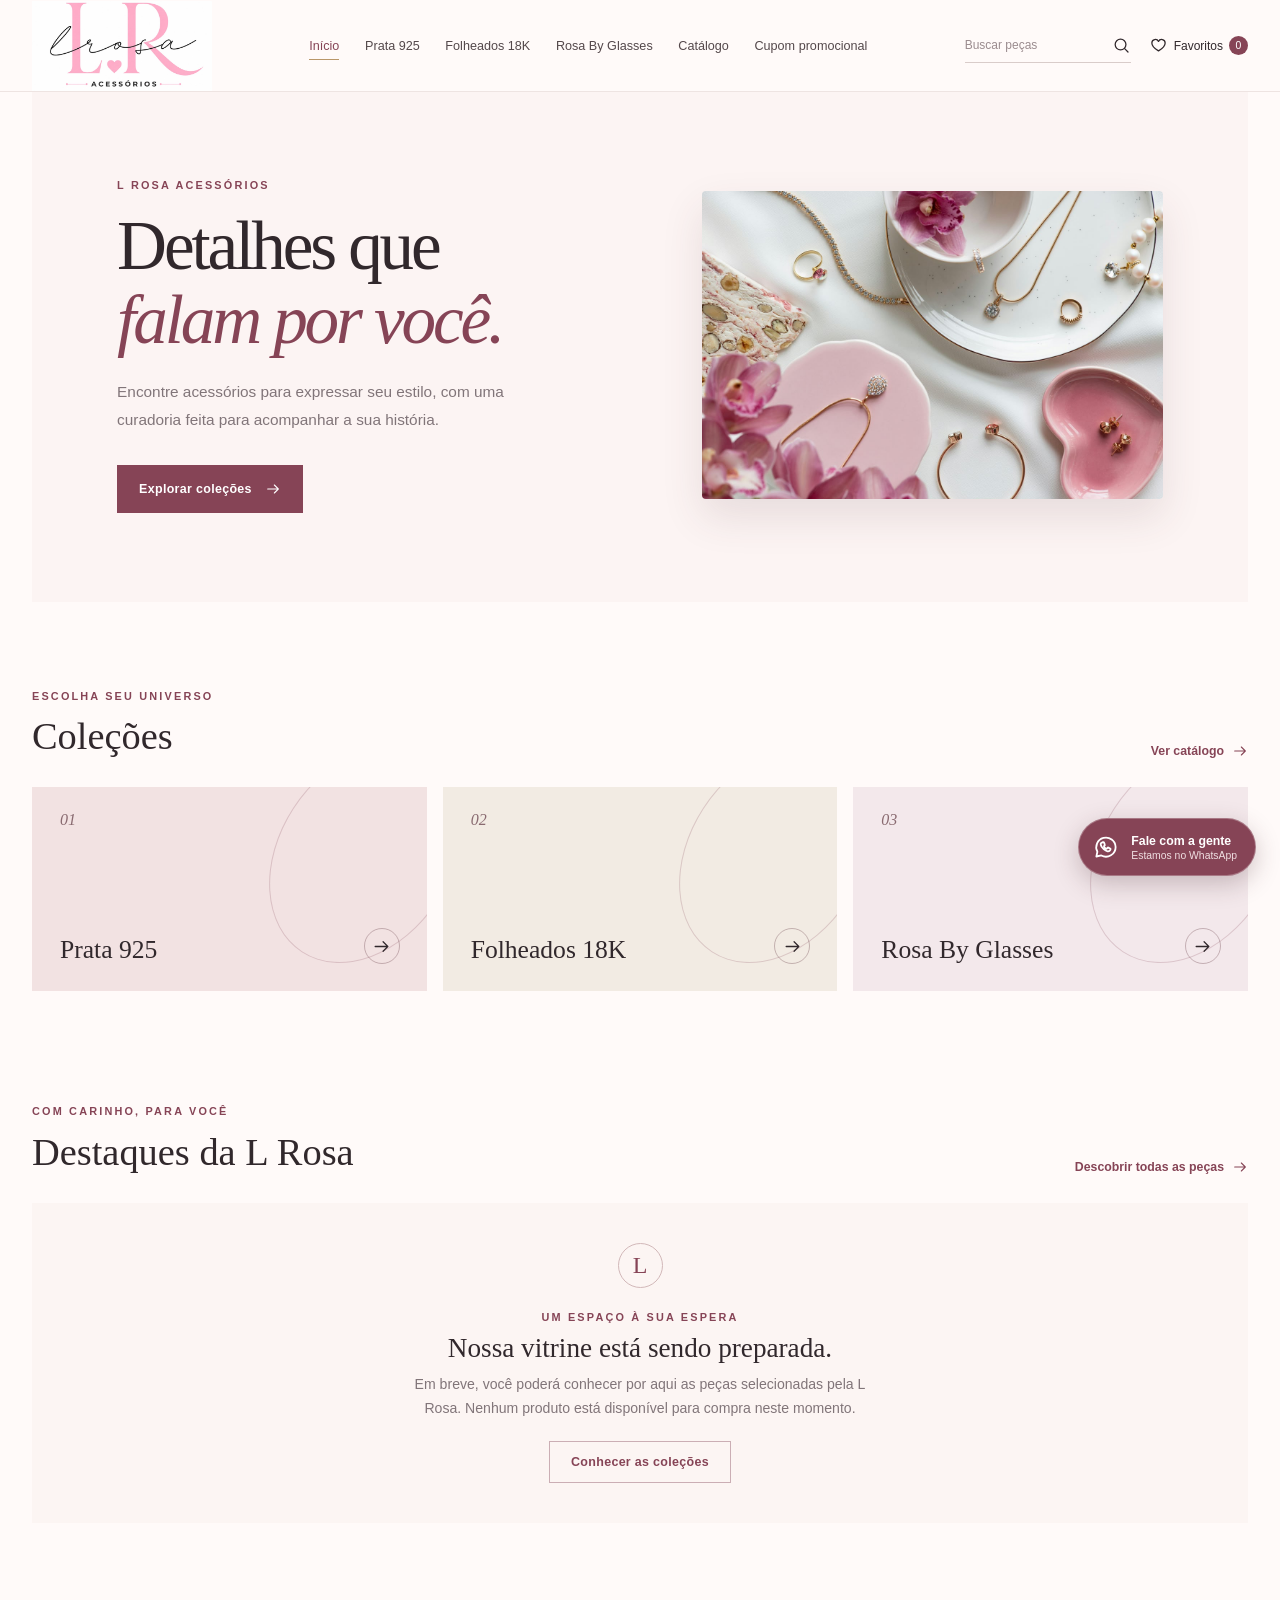
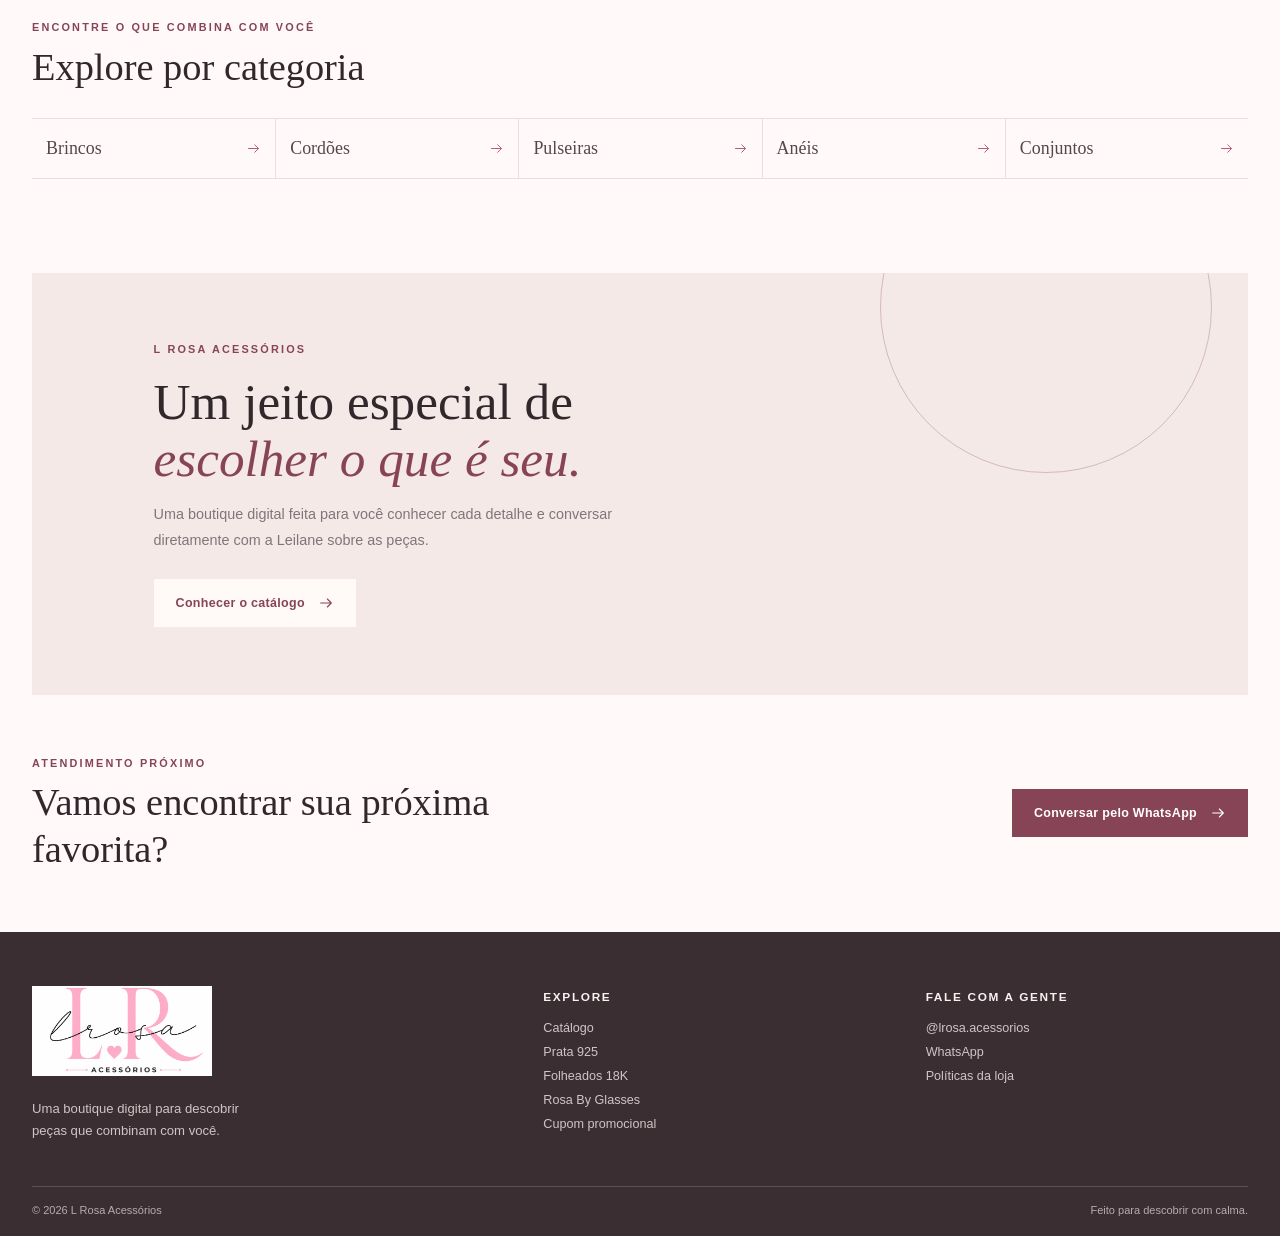
==== index.html @ 9e7c1872 "create base" ====
<!doctype html>
<html lang="pt-BR">
<head>
  <meta charset="utf-8">
  <meta name="viewport" content="width=device-width, initial-scale=1">
  <meta name="description" content="Conheça a L Rosa Acessórios e descubra nossas coleções. Consulte as peças diretamente com a Leilane pelo WhatsApp.">
  <meta name="theme-color" content="#fffaf9">
  <title>L Rosa Acessórios | Boutique digital</title>
  <link rel="stylesheet" href="assets/css/styles.css">
  <script src="assets/js/data.js" defer></script>
  <script src="assets/js/products.js" defer></script>
  <script src="assets/js/app.js" defer></script>
</head>
<body data-page="home">
  <a class="skip-link" href="#conteudo">Pular para o conteúdo</a>
  <div id="site-header"></div>
  <main id="conteudo" class="page-content"></main>
  <div id="site-footer"></div>
</body>
</html>
---- assets/css/styles.css ----
:root {
  color-scheme: light;
  --ink: #31282c;
  --muted: #817579;
  --rose: #b85e75;
  --rose-dark: #864456;
  --rose-pale: #f7e9e9;
  --rose-wash: #fcf4f3;
  --cream: #fffaf9;
  --line: #eadfdd;
  --gold: #b99769;
  --serif: "Playfair Display", Georgia, serif;
  --sans: "DM Sans", "Segoe UI", sans-serif;
  font-family: var(--sans);
  color: var(--ink);
  background: var(--cream);
  font-synthesis: none;
  text-rendering: optimizeLegibility;
}

* { box-sizing: border-box; }
body { margin: 0; min-width: 320px; background: var(--cream); }
a { color: inherit; text-decoration: none; }
button, input, select { font: inherit; }
button, a, input, select { -webkit-tap-highlight-color: transparent; }
button { color: inherit; }
svg { width: 19px; height: 19px; flex: 0 0 auto; }
.visually-hidden { position: absolute; width: 1px; height: 1px; padding: 0; margin: -1px; overflow: hidden; clip: rect(0, 0, 0, 0); white-space: nowrap; border: 0; }
.skip-link { position: fixed; z-index: 20; top: 10px; left: 10px; transform: translateY(-150%); background: white; padding: 12px 16px; border: 1px solid var(--line); }
.skip-link:focus { transform: translateY(0); }
:focus-visible { outline: 3px solid #9e5266; outline-offset: 3px; }

.announcement { padding: 9px 16px; text-align: center; color: white; background: var(--rose-dark); font-size: .74rem; letter-spacing: .08em; }
.site-header { position: relative; z-index: 5; background: rgba(255,250,249,.97); border-bottom: 1px solid rgba(234,223,221,.8); }
.header-inner { width: min(1240px, calc(100% - 64px)); min-height: 91px; margin: auto; display: grid; grid-template-columns: 180px 1fr auto; align-items: center; gap: 28px; }
.wordmark { display: inline-flex; width: max-content; align-items: center; }
.wordmark-image { display: block; width: 180px; height: 90px; max-width: 100%; object-fit: cover; object-position: center 49%; }
.main-nav { display: flex; align-items: center; justify-content: center; gap: clamp(15px, 2vw, 28px); }
.main-nav a { position: relative; padding: 8px 0; color: #54484b; font-size: .79rem; white-space: nowrap; transition: color .2s ease; }
.main-nav a:hover, .main-nav a[aria-current="page"] { color: var(--rose-dark); }
.main-nav a[aria-current="page"]::after { position: absolute; bottom: 1px; left: 0; width: 100%; height: 1px; background: var(--gold); content: ""; }
.header-actions { display: flex; align-items: center; gap: 18px; }
.header-search { display: flex; align-items: center; width: 166px; border-bottom: 1px solid #d9ccca; }
.header-search input { width: 100%; min-width: 0; border: 0; outline: 0; padding: 8px 0; color: var(--ink); background: transparent; font-size: .75rem; }
.header-search input::placeholder { color: #9b8c8f; }
.icon-button { display: inline-grid; place-items: center; padding: 7px; border: 0; background: transparent; cursor: pointer; }
.header-search .icon-button { padding-right: 0; }
.favorites-link { display: inline-flex; align-items: center; gap: 6px; font-size: .75rem; white-space: nowrap; }
.favorite-count { display: grid; min-width: 19px; height: 19px; place-items: center; padding: 0 4px; border-radius: 50%; color: white; background: var(--rose-dark); font-size: .65rem; }
.menu-toggle { display: none; }

.page-content { width: min(1240px, calc(100% - 64px)); margin: 0 auto; min-height: 58vh; }
.hero { min-height: 510px; display: grid; grid-template-columns: 1fr .92fr; align-items: center; gap: 8%; padding: 52px 7% 56px; background: var(--rose-wash); overflow: hidden; }
.hero-copy { max-width: 520px; padding: 14px 0; }
.eyebrow { margin: 0 0 16px; color: var(--rose-dark); font-size: .68rem; font-weight: 600; letter-spacing: .2em; line-height: 1.5; text-transform: uppercase; }
h1, h2, h3, p { margin-top: 0; }
.hero h1, .page-intro h1, .collection-preparing h1, .coupon-page h1 { margin: 0 0 22px; font: 500 clamp(2.8rem, 5.4vw, 5.1rem)/1.06 var(--serif); letter-spacing: -.045em; }
.hero h1 em, .collection-preparing h1 em, .coupon-page h1 em, .story-band h2 em { color: var(--rose-dark); font-weight: 500; }
.hero-copy > p:not(.eyebrow) { max-width: 420px; margin-bottom: 30px; color: var(--muted); font-size: .96rem; line-height: 1.85; }
.button { min-height: 48px; display: inline-flex; align-items: center; justify-content: center; gap: 13px; padding: 0 21px; border: 1px solid transparent; cursor: pointer; font-size: .78rem; font-weight: 600; letter-spacing: .025em; transition: background .2s, color .2s, border-color .2s, transform .2s; }
.button:hover { transform: translateY(-1px); }
.button-dark { color: white; background: var(--rose-dark); }
.button-dark:hover { background: #713749; }
.button-light { color: var(--rose-dark); background: #fff9f7; }
.button-outline { color: var(--rose-dark); border-color: #cbaeb4; background: transparent; }
.button-outline:hover { background: white; border-color: var(--rose-dark); }
.button svg, .text-link svg { width: 16px; height: 16px; }
.button-wide { width: 100%; }

.hero-art { justify-self: center; width: min(100%, 470px); overflow: hidden; border-radius: 4px; box-shadow: 0 18px 42px rgba(85, 50, 57, .12); }
.hero-image { display: block; width: 100%; aspect-ratio: 3 / 2; object-fit: cover; }

.section-block { padding: 86px 0 12px; }
.section-heading { display: flex; align-items: end; justify-content: space-between; gap: 20px; margin-bottom: 28px; }
.section-heading .eyebrow { margin-bottom: 9px; }
.section-heading h2, .contact-strip h2 { margin: 0; font: 500 clamp(1.8rem, 3vw, 2.6rem)/1.2 var(--serif); }
.text-link { display: inline-flex; align-items: center; gap: 8px; width: max-content; color: var(--rose-dark); font-size: .77rem; font-weight: 600; }
.text-link:hover { color: #613042; }
.collection-grid { display: grid; grid-template-columns: repeat(3, 1fr); gap: 16px; }
.collection-card { position: relative; min-height: 204px; display: flex; flex-direction: column; justify-content: end; padding: 26px 28px; overflow: hidden; background: #f2e2e2; }
.collection-card::after { position: absolute; top: -48px; right: -24px; width: 170px; height: 230px; border: 1px solid rgba(142,86,102,.24); border-radius: 50%; transform: rotate(33deg); content: ""; transition: transform .45s; }
.collection-card:hover::after { transform: rotate(18deg) scale(1.07); }
.collection-card-2 { background: #f2ebe3; }
.collection-card-3 { background: #f3e8eb; }
.collection-index { position: absolute; top: 24px; left: 28px; color: #896a70; font: italic 1rem var(--serif); }
.collection-card-name { position: relative; z-index: 1; font: 500 1.6rem var(--serif); }
.collection-card-arrow { position: absolute; z-index: 1; right: 27px; bottom: 27px; display: grid; width: 36px; height: 36px; place-items: center; border: 1px solid rgba(109,70,79,.35); border-radius: 50%; }
.featured-section { padding-top: 100px; }
.empty-state { min-height: 250px; display: flex; flex-direction: column; align-items: center; justify-content: center; padding: 40px 24px; background: #fcf5f3; text-align: center; }
.empty-mark { width: 45px; height: 45px; display: grid; place-items: center; margin-bottom: 21px; border: 1px solid #d2b8b9; border-radius: 50%; color: var(--rose-dark); font: 1.5rem var(--serif); }
.empty-state .eyebrow { margin-bottom: 8px; }
.empty-state h2 { margin-bottom: 9px; font: 500 1.7rem var(--serif); }
.empty-state > p:not(.eyebrow) { max-width: 480px; margin-bottom: 20px; color: var(--muted); font-size: .88rem; line-height: 1.7; }
.empty-state .button { min-height: 42px; }
.categories-section { padding-top: 84px; padding-bottom: 94px; }
.category-list { display: grid; grid-template-columns: repeat(5, 1fr); border-top: 1px solid var(--line); border-bottom: 1px solid var(--line); }
.category-list a { display: flex; align-items: center; justify-content: space-between; gap: 8px; padding: 19px 14px; color: #54484b; font: 1.12rem var(--serif); }
.category-list a + a { border-left: 1px solid var(--line); }
.category-list a svg { width: 15px; color: var(--rose); }
.story-band { position: relative; padding: 68px 10%; overflow: hidden; color: var(--ink); background: #f5e9e8; }
.story-band::after { position: absolute; top: -132px; right: 3%; width: 330px; height: 330px; border: 1px solid #d5b9b9; border-radius: 50%; content: ""; }
.story-band .eyebrow { margin-bottom: 15px; }
.story-band h2 { margin: 0 0 15px; font: 500 clamp(2rem, 4vw, 3.4rem)/1.12 var(--serif); }
.story-band > p:not(.eyebrow) { max-width: 470px; margin-bottom: 25px; color: var(--muted); font-size: .9rem; line-height: 1.8; }
.contact-strip { display: flex; align-items: center; justify-content: space-between; gap: 24px; padding: 60px 0; }
.contact-strip .eyebrow { margin-bottom: 8px; }
.contact-strip h2 { max-width: 530px; }
.muted { color: var(--muted); font-size: .83rem; line-height: 1.7; }

.site-footer { padding: 54px max(32px, calc((100% - 1240px) / 2)) 20px; color: #f9f1f0; background: #3b2e32; }
.footer-inner { display: grid; grid-template-columns: 1.4fr 1fr 1fr; gap: 60px; padding-bottom: 44px; }
.wordmark-footer .wordmark-image { width: 180px; height: 90px; }
.footer-brand p { max-width: 245px; margin: 18px 0 0; color: #d1c4c5; font-size: .82rem; line-height: 1.7; }
.footer-column { display: flex; flex-direction: column; align-items: start; gap: 10px; }
.footer-column h2 { margin: 4px 0 7px; font-size: .74rem; font-weight: 600; letter-spacing: .14em; text-transform: uppercase; }
.footer-column a, .footer-column .muted { color: #d1c4c5; font-size: .79rem; }
.footer-column a:hover { color: white; }
.footer-bottom { display: flex; justify-content: space-between; gap: 16px; padding-top: 17px; border-top: 1px solid rgba(255,255,255,.16); color: #b9aaac; font-size: .69rem; }

.page-intro { padding: 76px 0 42px; text-align: center; }
.page-intro .eyebrow { margin-bottom: 11px; }
.page-intro h1 { margin-bottom: 13px; font-size: clamp(2.5rem, 5vw, 4rem); }
.page-intro > p:last-child { max-width: 600px; margin: auto; color: var(--muted); font-size: .9rem; line-height: 1.8; }
.catalog-section { padding-bottom: 90px; }
.filters { display: grid; grid-template-columns: minmax(190px, 1.5fr) repeat(4, minmax(120px, 1fr)) auto; align-items: end; gap: 12px; padding: 20px; border: 1px solid var(--line); background: #fffdfc; }
.filters label { display: flex; flex-direction: column; gap: 7px; color: #6e6063; font-size: .7rem; font-weight: 600; }
.filters input, .filters select { width: 100%; min-height: 42px; padding: 0 10px; border: 1px solid #e4d9d7; border-radius: 0; color: var(--ink); background: white; font-size: .76rem; }
.filters input::placeholder { color: #a39597; }
.filter-clear { min-height: 42px; padding: 0 13px; font-size: .7rem; }
.result-count { margin: 23px 0 18px; color: var(--muted); font-size: .8rem; }
.product-grid { display: grid; grid-template-columns: repeat(4, minmax(0, 1fr)); gap: 27px 17px; }
.product-card { min-width: 0; }
.product-image { position: relative; display: grid; aspect-ratio: 4 / 5; place-items: center; overflow: hidden; background: #f4e9e7; }
.product-image img { width: 100%; height: 100%; object-fit: cover; }
.image-placeholder { width: 92px; height: 92px; display: grid; place-items: center; border: 1px solid #cdb0b3; border-radius: 50%; color: #91606b; font: 2rem var(--serif); }
.image-placeholder span { margin-top: -42px; margin-left: 32px; font-size: .75rem; }
.favorite-toggle { position: absolute; top: 12px; right: 12px; display: grid; width: 38px; height: 38px; place-items: center; border: 0; border-radius: 50%; color: #6f4d55; background: rgba(255,250,249,.91); cursor: pointer; }
.favorite-toggle svg { width: 19px; }
.favorite-toggle.is-favorite svg, .favorite-detail.is-favorite svg { fill: #b85e75; color: #b85e75; }
.product-card-copy { padding: 14px 3px 3px; }
.product-card-copy .eyebrow { margin-bottom: 5px; font-size: .58rem; }
.product-card h3 { margin: 0 0 6px; font: 500 1.17rem var(--serif); }
.product-price { margin: 0 0 10px; font-size: .83rem; }
.product-card .text-link { font-size: .69rem; }
.catalog-empty { grid-column: 1 / -1; }
.catalog-empty .empty-state { min-height: 300px; }
.breadcrumbs { display: flex; flex-wrap: wrap; gap: 9px; padding: 27px 0; color: var(--muted); font-size: .72rem; }
.breadcrumbs a:hover { color: var(--rose-dark); }
.product-detail { display: grid; grid-template-columns: 1.1fr .9fr; gap: 8%; padding: 15px 4% 90px; }
.detail-gallery { display: grid; grid-template-columns: repeat(2, 1fr); align-content: start; gap: 12px; }
.detail-gallery img, .detail-placeholder { width: 100%; aspect-ratio: 4 / 5; object-fit: cover; background: #f4e9e7; }
.detail-gallery img:only-child { grid-column: 1 / -1; }
.detail-copy { padding-top: 32px; }
.detail-copy h1 { margin: 0 0 13px; font: 500 clamp(2.2rem, 4vw, 3.4rem)/1.08 var(--serif); }
.detail-price { margin: 0 0 22px; font-size: 1.05rem; }
.old-price { margin-left: 10px; color: #9c8f91; font-size: .83rem; text-decoration: line-through; }
.detail-short, .detail-description p, .detail-description li { color: var(--muted); font-size: .88rem; line-height: 1.85; }
.detail-description { margin: 25px 0; }
.detail-description h2 { margin-bottom: 8px; font: 500 1.25rem var(--serif); }
.detail-description ul { padding-left: 20px; }
.favorite-detail { margin-top: 11px; }
.setup-note { padding: 13px; color: #66575a; background: var(--rose-wash); font-size: .78rem; line-height: 1.65; }
.collection-preparing { min-height: 540px; display: flex; flex-direction: column; align-items: center; justify-content: center; padding: 70px 20px; text-align: center; }
.collection-preparing h1 { max-width: 760px; }
.collection-preparing > p:not(.eyebrow) { max-width: 525px; margin: 0 0 27px; color: var(--muted); font-size: .91rem; line-height: 1.8; }
.coupon-page { min-height: 610px; display: flex; flex-direction: column; align-items: center; justify-content: center; padding: 75px 20px; text-align: center; }
.coupon-seal { width: 62px; height: 62px; display: grid; place-items: center; margin-bottom: 31px; border: 1px solid #d5bab8; border-radius: 50%; color: var(--rose-dark); font: 1.6rem var(--serif); }
.coupon-seal span { margin: -32px -30px 0 0; font-size: .65rem; }
.coupon-page .eyebrow { margin-bottom: 13px; }
.coupon-page h1 { max-width: 710px; margin-bottom: 17px; font-size: clamp(2.5rem, 5vw, 4rem); }
.coupon-page > p:not(.eyebrow) { max-width: 580px; margin: 0 0 28px; color: var(--muted); font-size: .93rem; line-height: 1.85; }
.coupon-page .text-link { margin-top: 20px; }
.storage-warning { padding: 16px; color: #653a45; background: #f7e9e9; font-size: .86rem; }
.policy-list { max-width: 820px; margin: 0 auto; padding: 8px 0 88px; }
.policy-list article { padding: 26px 0; border-top: 1px solid var(--line); }
.policy-list article h2 { margin: 0 0 9px; font: 500 1.55rem var(--serif); }
.policy-list article > p:last-child { margin: 0; color: var(--muted); font-size: .88rem; line-height: 1.8; }
.site-notice { position: fixed; z-index: 30; right: 20px; bottom: 20px; max-width: calc(100% - 40px); padding: 14px 19px; color: white; background: #3b2e32; box-shadow: 0 6px 24px #0002; font-size: .82rem; opacity: 0; pointer-events: none; transform: translateY(8px); transition: opacity .2s, transform .2s; }
.site-notice.is-visible { opacity: 1; transform: translateY(0); }
.whatsapp-float { position: fixed; z-index: 25; right: 24px; bottom: 24px; display: inline-flex; align-items: center; gap: 11px; min-height: 58px; padding: 10px 18px 10px 14px; border: 1px solid rgba(255,255,255,.28); border-radius: 999px; color: white; background: var(--rose-dark); box-shadow: 0 8px 24px rgba(72, 39, 49, .25); transition: transform .2s ease, box-shadow .2s ease, background .2s ease; }
.whatsapp-float:hover { transform: translateY(-3px); background: #713749; box-shadow: 0 12px 28px rgba(72, 39, 49, .3); }
.whatsapp-float:focus-visible { outline-color: var(--gold); }
.whatsapp-float > svg { width: 27px; height: 27px; }
.whatsapp-float-copy { display: flex; flex-direction: column; gap: 2px; }
.whatsapp-float-copy strong { font-size: .77rem; font-weight: 600; }
.whatsapp-float-copy small { color: #f0dfe2; font-size: .65rem; }

@media (max-width: 1080px) {
  .header-inner { width: min(100% - 42px, 1240px); grid-template-columns: 150px 1fr auto; gap: 17px; }
  .header-inner .wordmark-image { width: 145px; height: 73px; }
  .main-nav { gap: 13px; }
  .main-nav a { font-size: .7rem; }
  .header-search { width: 130px; }
  .header-actions { gap: 10px; }
  .header-actions .favorites-link span:not(.favorite-count) { display: none; }
  .filters { grid-template-columns: repeat(3, 1fr); }
  .filters .filter-search { grid-column: span 2; }
}
@media (max-width: 900px) {
  .header-inner { position: relative; grid-template-columns: 1fr auto auto; }
  .menu-toggle { display: inline-grid; grid-column: 2; grid-row: 1; }
  .header-actions { grid-column: 3; grid-row: 1; gap: 8px; }
  .header-search { width: 37px; border: 0; }
  .header-search input { position: absolute; top: calc(100% + 9px); right: 0; z-index: 6; display: none; width: min(280px, 80vw); padding: 13px; border: 1px solid var(--line); background: white; box-shadow: 0 8px 20px #31282c12; }
  .header-search:focus-within input, .header-search.search-open input { display: block; }
  .header-search .icon-button { padding: 7px; }
  .header-actions .favorites-link span:not(.favorite-count) { display: none; }
  .favorites-link { gap: 0; }
  .main-nav { position: absolute; top: 100%; right: -21px; left: -21px; display: none; flex-direction: column; align-items: stretch; gap: 0; padding: 8px 22px 15px; border-top: 1px solid var(--line); background: var(--cream); box-shadow: 0 10px 15px #31282c0d; }
  .main-nav.is-open { display: flex; }
  .main-nav a { padding: 12px 4px; border-bottom: 1px solid #f0e7e5; font-size: .84rem; }
  .main-nav a[aria-current="page"]::after { display: none; }
}
@media (max-width: 760px) {
  .header-inner { position: relative; width: calc(100% - 36px); min-height: 76px; grid-template-columns: 1fr auto auto; gap: 12px; }
  .header-inner .wordmark-image { width: 150px; height: 75px; }
  .menu-toggle { display: inline-grid; grid-column: 2; grid-row: 1; }
  .header-actions { grid-column: 3; grid-row: 1; gap: 8px; }
  .header-search { width: 37px; border: 0; }
  .header-search input { position: absolute; top: calc(100% + 9px); right: 0; z-index: 6; display: none; width: min(280px, 80vw); padding: 13px; border: 1px solid var(--line); background: white; box-shadow: 0 8px 20px #31282c12; }
  .header-search:focus-within input, .header-search.search-open input { display: block; }
  .header-search .icon-button { padding: 7px; }
  .favorites-link { gap: 0; }
  .main-nav { position: absolute; top: 100%; right: -18px; left: -18px; display: none; flex-direction: column; align-items: stretch; gap: 0; padding: 8px 22px 15px; border-top: 1px solid var(--line); background: var(--cream); box-shadow: 0 10px 15px #31282c0d; }
  .main-nav.is-open { display: flex; }
  .main-nav a { padding: 12px 4px; border-bottom: 1px solid #f0e7e5; font-size: .84rem; }
  .main-nav a[aria-current="page"]::after { display: none; }
  .page-content { width: calc(100% - 36px); }
  .hero { min-height: auto; grid-template-columns: 1fr; gap: 22px; padding: 54px 8% 36px; }
  .hero-copy { position: relative; z-index: 1; }
  .hero h1 { font-size: clamp(2.8rem, 12vw, 4.2rem); }
  .hero-art { width: min(100%, 480px); }
  .whatsapp-float { right: 16px; bottom: 16px; width: 58px; height: 58px; justify-content: center; padding: 0; }
  .whatsapp-float-copy { position: absolute; width: 1px; height: 1px; overflow: hidden; clip: rect(0, 0, 0, 0); white-space: nowrap; }
  .section-block { padding-top: 62px; }
  .section-heading { align-items: start; flex-direction: column; margin-bottom: 21px; }
  .section-heading h2 { font-size: 2rem; }
  .collection-grid { grid-template-columns: 1fr; gap: 10px; }
  .collection-card { min-height: 155px; padding: 22px; }
  .featured-section { padding-top: 66px; }
  .category-list { grid-template-columns: 1fr 1fr; }
  .category-list a { padding: 16px 9px; font-size: 1rem; }
  .category-list a + a { border-left: 0; }
  .category-list a:nth-child(even) { border-left: 1px solid var(--line); }
  .category-list a:nth-child(n+3) { border-top: 1px solid var(--line); }
  .category-list a:last-child { grid-column: 1 / -1; border-left: 0; }
  .categories-section { padding-bottom: 62px; }
  .story-band { padding: 52px 8%; }
  .story-band::after { right: -190px; }
  .contact-strip { align-items: start; flex-direction: column; padding: 45px 0; }
  .site-footer { padding: 42px 22px 18px; }
  .footer-inner { grid-template-columns: 1fr 1fr; gap: 32px 18px; }
  .footer-brand { grid-column: 1 / -1; }
  .footer-bottom { flex-direction: column; }
  .page-intro { padding: 55px 0 32px; }
  .page-intro h1 { font-size: 2.8rem; }
  .filters { grid-template-columns: 1fr 1fr; padding: 14px; }
  .filters .filter-search { grid-column: 1 / -1; }
  .filters label:last-of-type { grid-column: 1 / -1; }
  .filter-clear { grid-column: 1 / -1; }
  .product-grid { grid-template-columns: repeat(2, minmax(0, 1fr)); gap: 22px 12px; }
  .product-card h3 { font-size: 1.04rem; }
  .favorite-toggle { top: 8px; right: 8px; width: 34px; height: 34px; }
  .product-detail { grid-template-columns: 1fr; gap: 19px; padding: 3px 0 58px; }
  .detail-copy { padding-top: 8px; }
  .detail-gallery { gap: 8px; }
  .breadcrumbs { padding: 18px 0; font-size: .66rem; }
  .collection-preparing { min-height: 490px; }
  .coupon-page { min-height: 550px; }
}
@media (max-width: 390px) {
  .page-content { width: calc(100% - 28px); }
  .header-inner { width: calc(100% - 28px); gap: 7px; }
  .hero { padding-right: 6%; padding-left: 6%; }
  .filters { grid-template-columns: 1fr; }
  .filters .filter-search, .filters label:last-of-type, .filter-clear { grid-column: auto; }
}
@media (prefers-reduced-motion: reduce) {
  *, *::before, *::after { scroll-behavior: auto !important; animation-duration: .01ms !important; animation-iteration-count: 1 !important; transition-duration: .01ms !important; }
}
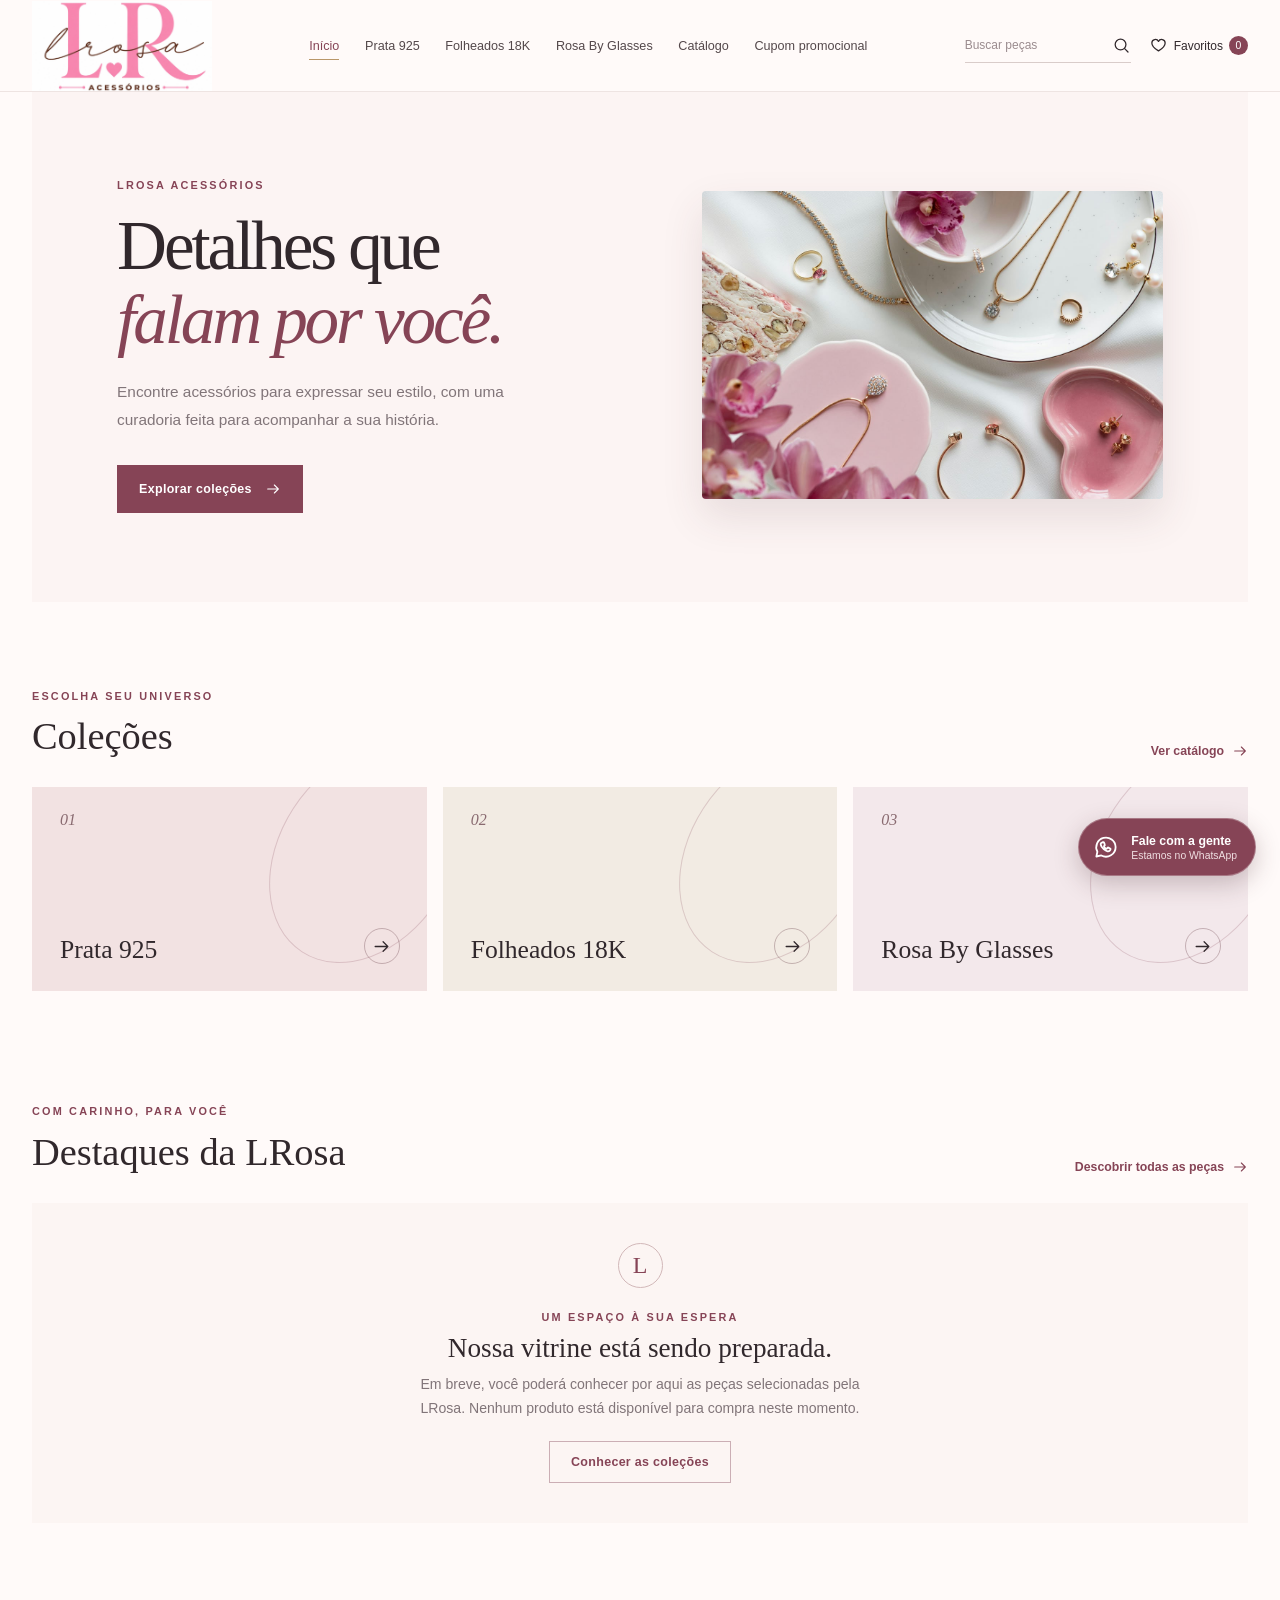
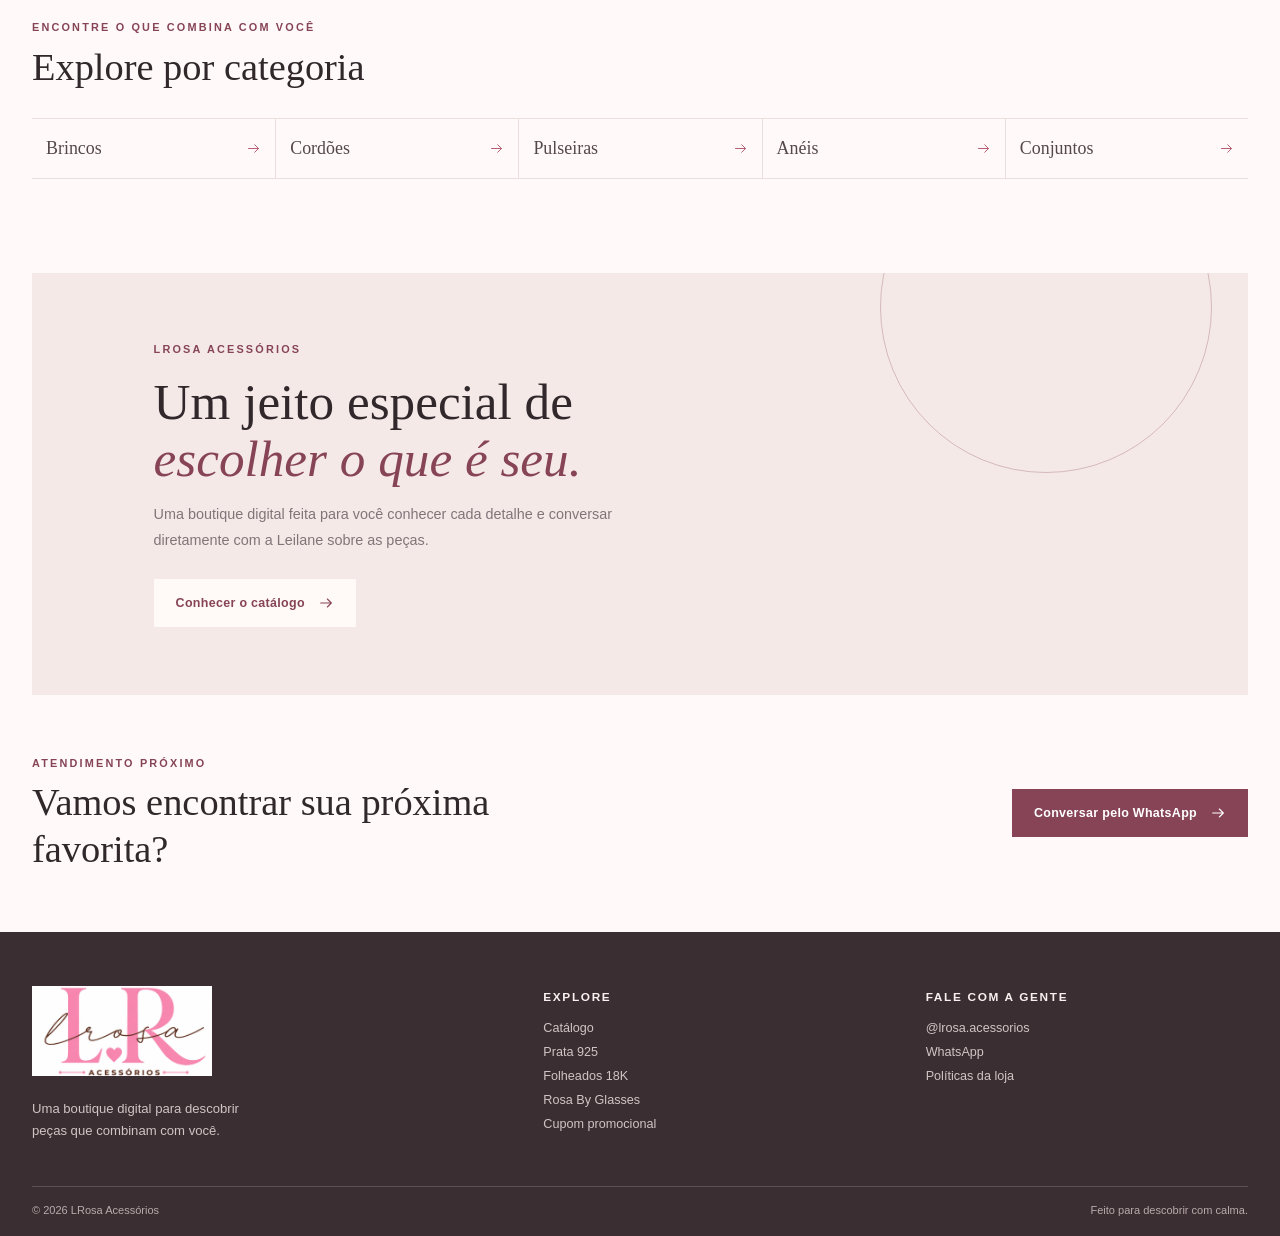
==== commit 3952c8f3: "correcting LRosa" ====
--- a/index.html
+++ b/index.html
@@ -3,9 +3,9 @@
 <head>
   <meta charset="utf-8">
   <meta name="viewport" content="width=device-width, initial-scale=1">
-  <meta name="description" content="Conheça a L Rosa Acessórios e descubra nossas coleções. Consulte as peças diretamente com a Leilane pelo WhatsApp.">
+  <meta name="description" content="Conheça a LRosa Acessórios e descubra nossas coleções. Consulte as peças diretamente com a Leilane pelo WhatsApp.">
   <meta name="theme-color" content="#fffaf9">
-  <title>L Rosa Acessórios | Boutique digital</title>
+  <title>LRosa Acessórios | Boutique digital</title>
   <link rel="stylesheet" href="assets/css/styles.css">
   <script src="assets/js/data.js" defer></script>
   <script src="assets/js/products.js" defer></script>
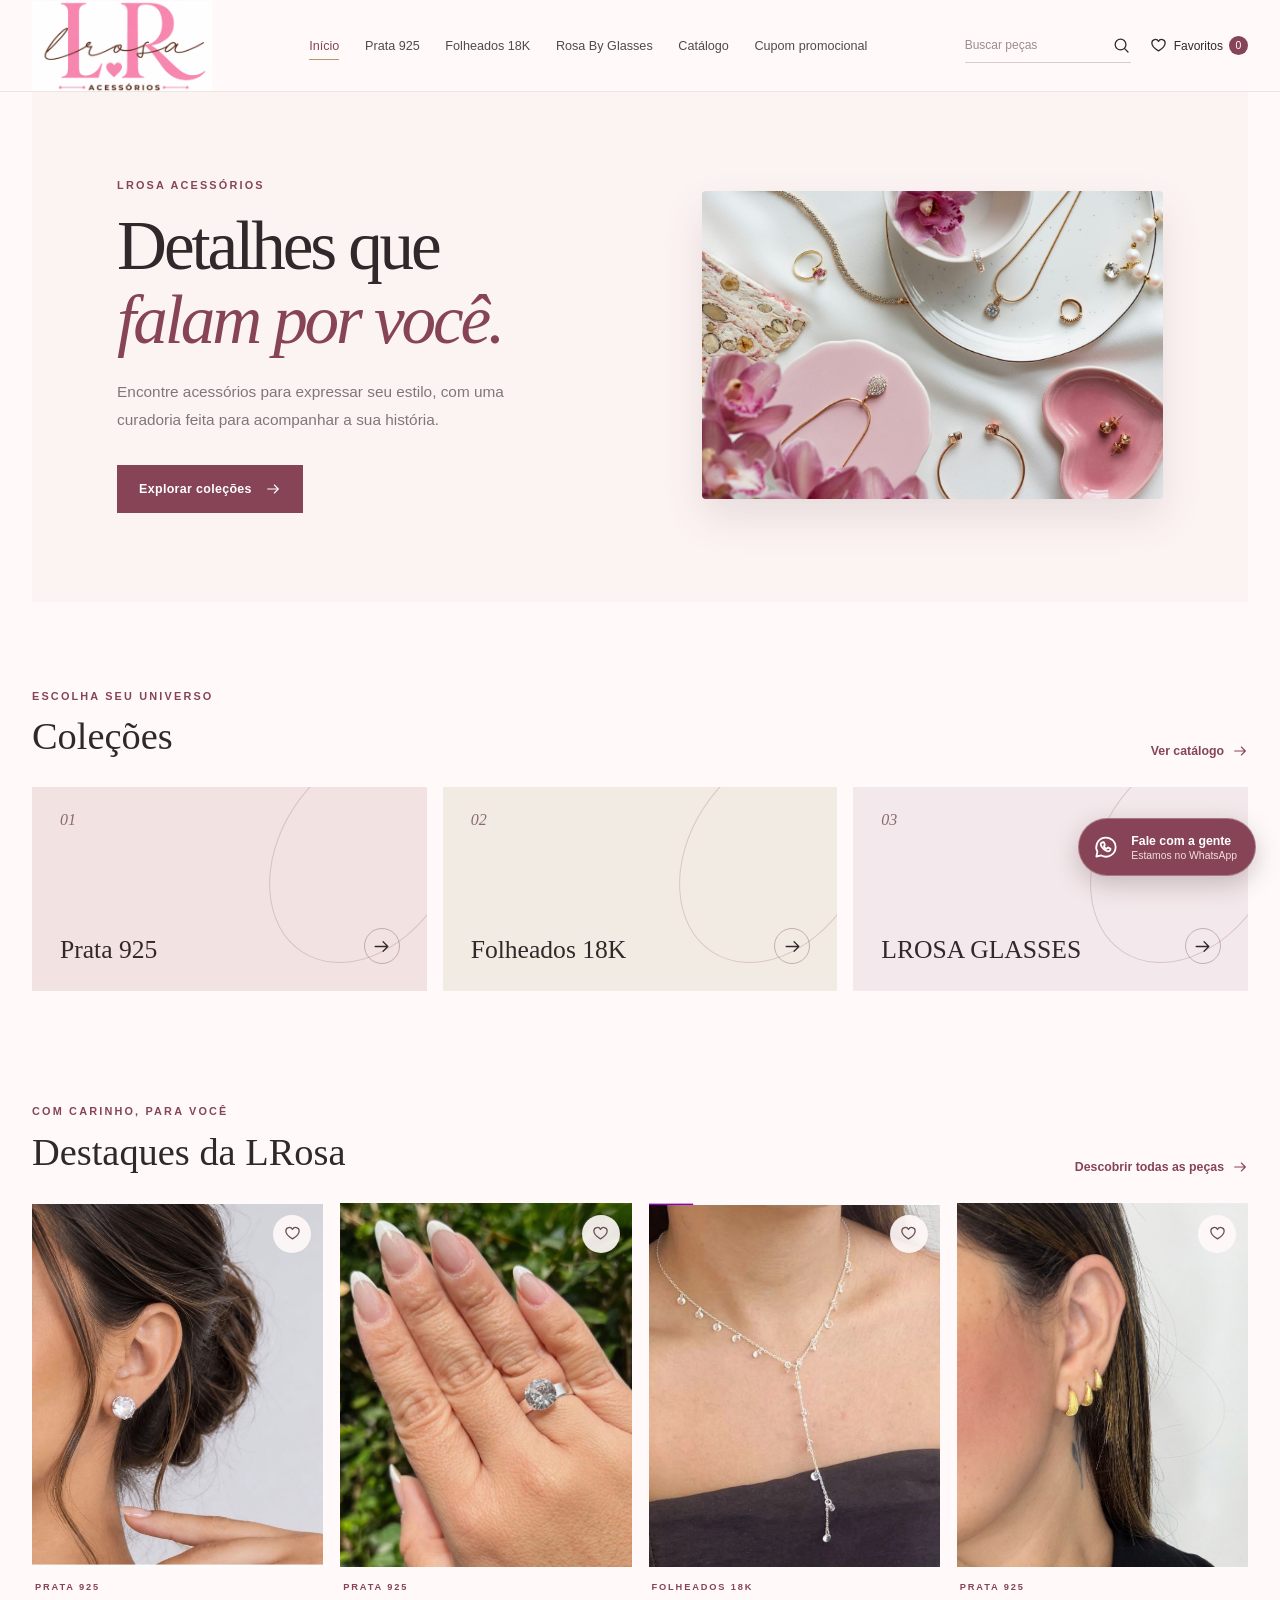
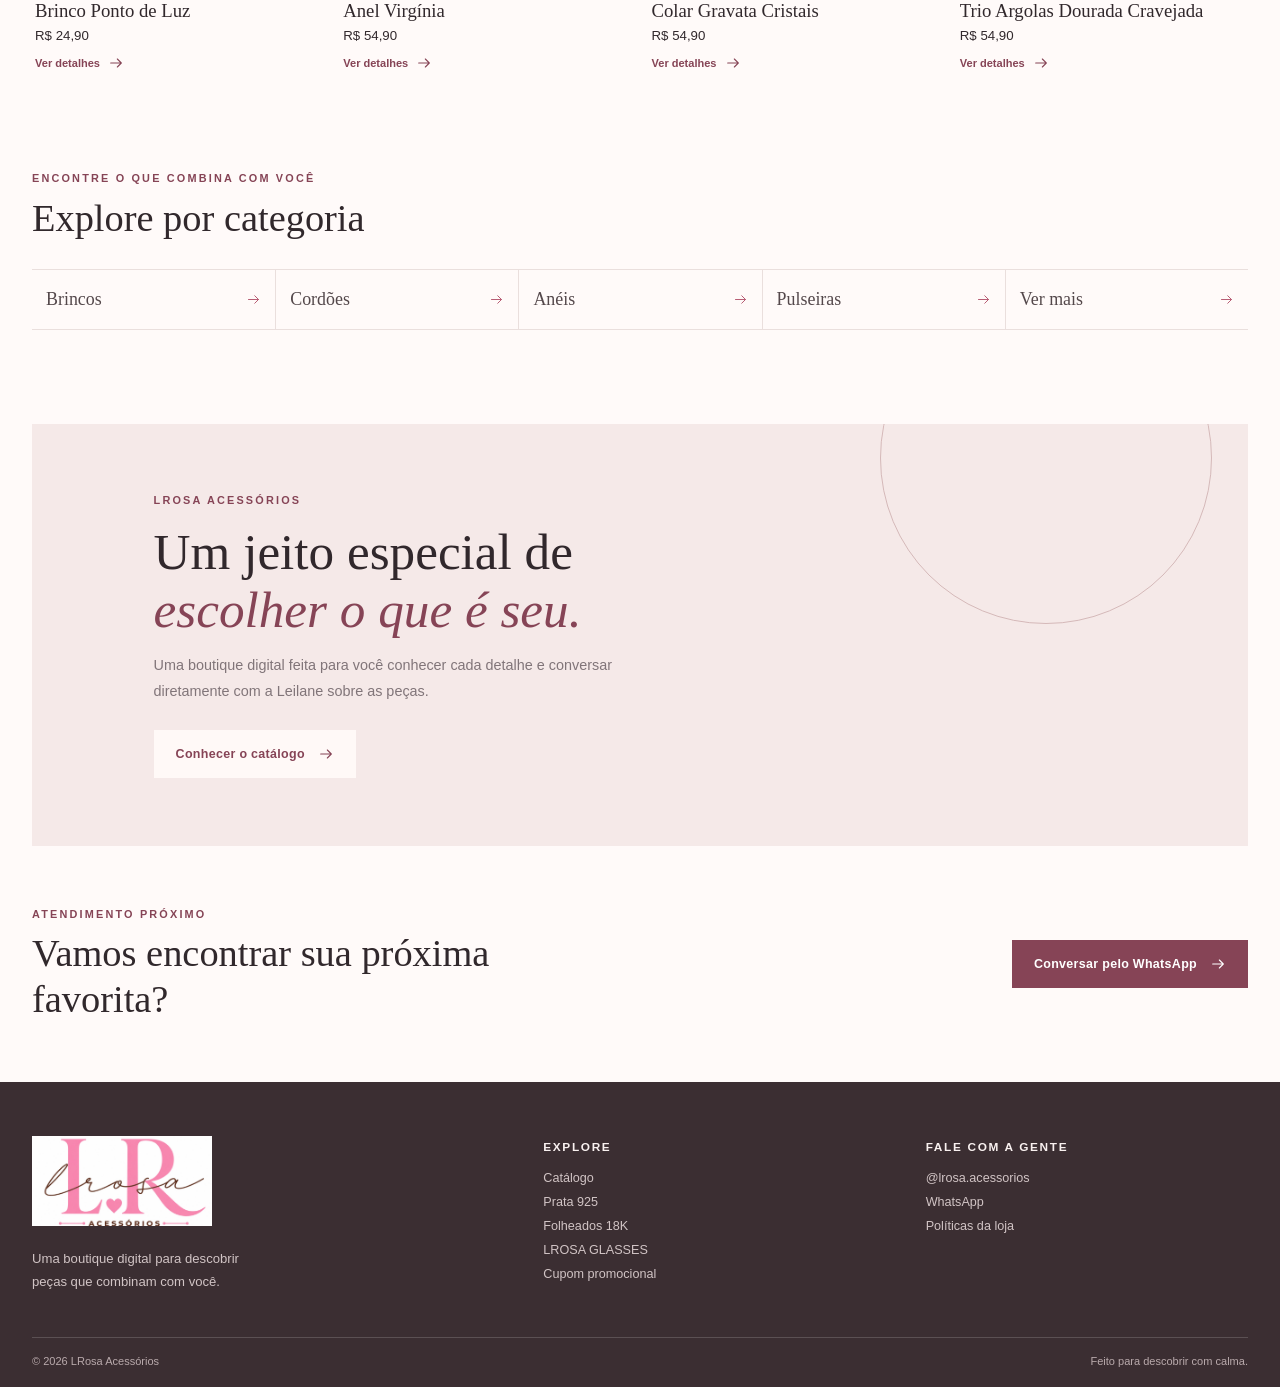
==== commit 806e55de: "add favicon" ====
--- a/index.html
+++ b/index.html
@@ -5,6 +5,9 @@
   <meta name="viewport" content="width=device-width, initial-scale=1">
   <meta name="description" content="Conheça a LRosa Acessórios e descubra nossas coleções. Consulte as peças diretamente com a Leilane pelo WhatsApp.">
   <meta name="theme-color" content="#fffaf9">
+  <link rel="icon" type="image/webp" sizes="512x512" href="images/favicon.webp">
+  <link rel="apple-touch-icon" sizes="512x512" href="images/favicon.webp">
+  <meta name="apple-mobile-web-app-title" content="LRosa Acessórios">
   <title>LRosa Acessórios | Boutique digital</title>
   <link rel="stylesheet" href="assets/css/styles.css">
   <script src="assets/js/data.js" defer></script>
--- a/assets/css/styles.css
+++ b/assets/css/styles.css
@@ -94,9 +94,12 @@
 .empty-state .button { min-height: 42px; }
 .categories-section { padding-top: 84px; padding-bottom: 94px; }
 .category-list { display: grid; grid-template-columns: repeat(5, 1fr); border-top: 1px solid var(--line); border-bottom: 1px solid var(--line); }
-.category-list a { display: flex; align-items: center; justify-content: space-between; gap: 8px; padding: 19px 14px; color: #54484b; font: 1.12rem var(--serif); }
+.category-list a, .category-more-toggle { display: flex; align-items: center; justify-content: space-between; gap: 8px; padding: 19px 14px; color: #54484b; font: 1.12rem var(--serif); }
 .category-list a + a { border-left: 1px solid var(--line); }
-.category-list a svg { width: 15px; color: var(--rose); }
+.category-list a svg, .category-more-toggle svg { width: 15px; color: var(--rose); }
+.category-more-toggle { border: 0; border-left: 1px solid var(--line); background: transparent; cursor: pointer; text-align: left; }
+.category-extra { display: none !important; }
+.category-list.is-expanded .category-extra { display: flex !important; }
 .story-band { position: relative; padding: 68px 10%; overflow: hidden; color: var(--ink); background: #f5e9e8; }
 .story-band::after { position: absolute; top: -132px; right: 3%; width: 330px; height: 330px; border: 1px solid #d5b9b9; border-radius: 50%; content: ""; }
 .story-band .eyebrow { margin-bottom: 15px; }
@@ -132,6 +135,7 @@
 .product-card { min-width: 0; }
 .product-image { position: relative; display: grid; aspect-ratio: 4 / 5; place-items: center; overflow: hidden; background: #f4e9e7; }
 .product-image img { width: 100%; height: 100%; object-fit: cover; }
+.product-image img[src$="/anel-02.jpg"], .detail-gallery img[src$="/anel-02.jpg"] { object-position: right center; }
 .image-placeholder { width: 92px; height: 92px; display: grid; place-items: center; border: 1px solid #cdb0b3; border-radius: 50%; color: #91606b; font: 2rem var(--serif); }
 .image-placeholder span { margin-top: -42px; margin-left: 32px; font-size: .75rem; }
 .favorite-toggle { position: absolute; top: 12px; right: 12px; display: grid; width: 38px; height: 38px; place-items: center; border: 0; border-radius: 50%; color: #6f4d55; background: rgba(255,250,249,.91); cursor: pointer; }
@@ -144,12 +148,13 @@
 .product-card .text-link { font-size: .69rem; }
 .catalog-empty { grid-column: 1 / -1; }
 .catalog-empty .empty-state { min-height: 300px; }
+.favorites-actions { display: flex; justify-content: flex-end; margin-bottom: 24px; }
 .breadcrumbs { display: flex; flex-wrap: wrap; gap: 9px; padding: 27px 0; color: var(--muted); font-size: .72rem; }
 .breadcrumbs a:hover { color: var(--rose-dark); }
 .product-detail { display: grid; grid-template-columns: 1.1fr .9fr; gap: 8%; padding: 15px 4% 90px; }
 .detail-gallery { display: grid; grid-template-columns: repeat(2, 1fr); align-content: start; gap: 12px; }
 .detail-gallery img, .detail-placeholder { width: 100%; aspect-ratio: 4 / 5; object-fit: cover; background: #f4e9e7; }
-.detail-gallery img:only-child { grid-column: 1 / -1; }
+.detail-gallery img:only-child { grid-column: 1 / -1; width: min(100%, 520px); height: auto; aspect-ratio: auto; object-fit: contain; justify-self: center; }
 .detail-copy { padding-top: 32px; }
 .detail-copy h1 { margin: 0 0 13px; font: 500 clamp(2.2rem, 4vw, 3.4rem)/1.08 var(--serif); }
 .detail-price { margin: 0 0 22px; font-size: 1.05rem; }
@@ -169,6 +174,8 @@
 .coupon-page .eyebrow { margin-bottom: 13px; }
 .coupon-page h1 { max-width: 710px; margin-bottom: 17px; font-size: clamp(2.5rem, 5vw, 4rem); }
 .coupon-page > p:not(.eyebrow) { max-width: 580px; margin: 0 0 28px; color: var(--muted); font-size: .93rem; line-height: 1.85; }
+.coupon-code { margin: 0 0 10px; padding: 14px 22px; border: 1px dashed #cbaeb4; color: var(--rose-dark); background: var(--rose-pale); font-size: 1.1rem; font-weight: 700; letter-spacing: .16em; }
+.coupon-note { margin: 0 0 28px !important; font-size: .76rem !important; }
 .coupon-page .text-link { margin-top: 20px; }
 .storage-warning { padding: 16px; color: #653a45; background: #f7e9e9; font-size: .86rem; }
 .policy-list { max-width: 820px; margin: 0 auto; padding: 8px 0 88px; }
